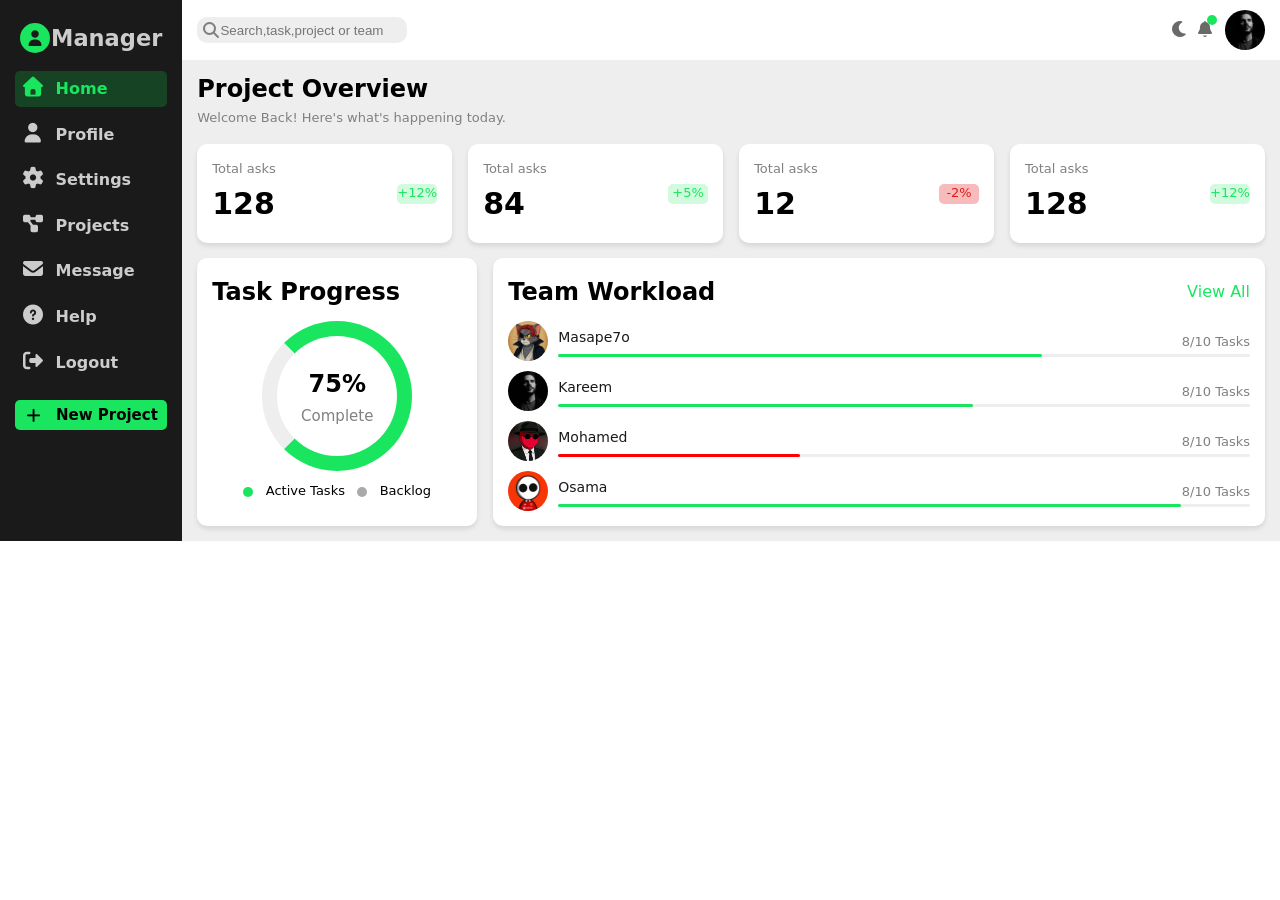
==== index.html @ a0fbb2b8 "Update index.html" ====
<!doctype html>
<html lang="en">
  <head>
    <meta charset="UTF-8" />
    <meta name="viewport" content="width=device-width, initial-scale=1.0" />
    <title>Dashboard</title>
    <link rel="stylesheet" href="css/all.min.css" />
    <link rel="stylesheet" href="css/style.css" />
  </head>

  <body>
    <div class="page">
      <div class="container">
        <div class="side">
          <span>
            <div class="icon">
              <i class="fa-solid fa-user"></i>
            </div>
            <h2>Manager</h2>
          </span>
          <ul>
            <li class="active">
              <a href="#"
                ><i class="fa-solid fa-house"></i>
                <span>Home</span>
              </a>
            </li>
            <li>
              <a href="#"
                ><i class="fa-solid fa-user"></i> <span>Profile</span></a
              >
            </li>
            <li>
              <a href="#"
                ><i class="fa-solid fa-gear"></i> <span>Settings</span></a
              >
            </li>
            <li>
              <a href="#"
                ><i class="fa-solid fa-diagram-project"></i>
                <span>Projects</span>
              </a>
            </li>
            <li>
              <a href="#"
                ><i class="fa-solid fa-envelope"></i>
                <span>Message</span>
              </a>
            </li>
            <li>
              <a href="#"
                ><i class="fa-solid fa-circle-question"></i>
                <span>Help</span>
              </a>
            </li>
            <li class="logout">
              <a href="#"
                ><i class="fa-solid fa-right-from-bracket"></i>
                <span>Logout</span></a
              >
            </li>
          </ul>
          <div class="new">
            <i class="fa-solid fa-plus"></i>
            <p>New Project</p>
          </div>
        </div>
        <div class="content">
          <nav class="justify-between">
            <div class="search justify-between">
              <i class="fas fa-search"></i>
              <input type="search" placeholder="Search,task,project or team" />
            </div>
            <div class="notf justify-between">
              <div class="i">
                <i class="fa-solid fa-moon dark-icon dark"></i>
                <i class="fa-solid fa-bell"></i>
              </div>
              <div class="holder">
                <img src="images/logo.jpg" alt="logo" />
              </div>
            </div>
          </nav>
          <h2>Project Overview</h2>
          <p>Welcome Back! Here's what's happening today.</p>
          <div class="wrapper">
            <section class="cards">
              <div class="boxs justify-between">
                <div class="txt">
                  <p>Total asks</p>
                  <h3>128</h3>
                </div>
                <span> +12% </span>
              </div>
              <div class="boxs justify-between">
                <div class="txt">
                  <p>Total asks</p>
                  <h3>84</h3>
                </div>
                <span> +5% </span>
              </div>
              <div class="boxs justify-between">
                <div class="txt">
                  <p>Total asks</p>
                  <h3>12</h3>
                </div>
                <span class="red"> -2% </span>
              </div>
              <div class="boxs justify-between">
                <div class="txt">
                  <p>Total asks</p>
                  <h3>128</h3>
                </div>
                <span> +12% </span>
              </div>
            </section>
            <section class="circle">
              <div class="task-prog">
                <h2>Task Progress</h2>
                <div class="line">
                  <h1>75%</h1>
                  <p>Complete</p>
                </div>
                <div class="active-task">
                  <span></span>
                  <p>Active Tasks</p>
                  <span></span>
                  <p>Backlog</p>
                </div>
              </div>

              <div class="team">
                <div class="title">
                  <h2>Team Workload</h2>
                  <p>View All</p>
                </div>
                <div class="statics">
                  <div class="crowe">
                    <img src="images/avatar-1.jpg" alt="team" />
                    <div class="row">
                      <h3>Masape7o</h3>
                      <span>8/10 Tasks</span>
                      <div class="progress">
                        <span style="width: 70%;"></span>
                      </div>
                    </div>
                  </div>
                  <div class="crowe">
                    <img src="images/logo.jpg" alt="team" />
                    <div class="row">
                      <h3>Kareem</h3>
                      <span>8/10 Tasks</span>
                      <div class="progress">
                        <span style="width: 60%;"></span>
                      </div>
                    </div>
                  </div>
                  <div class="crowe">
                    <img src="images/avatar-2.jpg" alt="team" />
                    <div class="row">
                      <h3>Mohamed</h3>
                      <span>8/10 Tasks</span>
                      <div class="progress">
                        <span class="red" style="width: 35%;"></span>
                      </div>
                    </div>
                  </div>
                  <div class="crowe">
                    <img src="images/avatar-3.jpg" alt="team" />
                    <div class="row">
                      <h3>Osama</h3>
                      <span>8/10 Tasks</span>
                      <div class="progress">
                        <span style="width: 90%;"></span>
                      </div>
                    </div>
                  </div>
                </div>
              </div>
            </section>
          </div>
        </div>
      </div>
    </div>
<script src="js/main.js"></script>
  </body>
</html>
---- css/style.css ----
:root {
  --main: #19e65e;
  --secoend: #1a1a1a;
  --shadow: rgba(0, 0, 0, 0.1);
}

* {
  margin: 0;
  padding: 0;
  box-sizing: border-box;
}

.justify-between {
  display: flex;
  justify-content: space-between;
  align-items: center;
}
.justify-center {
  display: flex;
  justify-content: center;
  align-items: center;
}
html {
  font-size: 16px;
  scroll-behavior: smooth;
  overflow: hidden;
}

body {
  min-height: 100vh;
  line-height: 1.6;
  font-family:
    system-ui,
    -apple-system,
    BlinkMacSystemFont,
    "Segoe UI",
    Roboto,
    Oxygen,
    Ubuntu,
    Cantarell,
    "Open Sans",
    "Helvetica Neue",
    sans-serif;
}

*li {
  list-style: none;
}

a {
  text-decoration: none;
  color: inherit;
}

button {
  font: inherit;
  cursor: pointer;
  border: none;
  background: none;
}

/* ===============================
   LAYOUT
================================ */

.container {
  width: 100%;
}

.menu {
  display: flex;
  gap: 1rem;
}
i{
  cursor: pointer;
}
img {
  max-width: 100%;
}
.grid {
  display: grid;
  gap: 1rem;
}

@media (min-width: 768px) {
  .grid {
    grid-template-columns: repeat(3, 1fr);
  }
}

.page .container {
  display: flex;
}

.side {
  background: var(--secoend);
  min-height: 100%;
  padding: 15px;
}

@media (max-width: 767px) {
  .side {
    padding: 15px 0;
  }

  .side span:first-child {
    flex-direction: column;
  }

  .side span:first-child h2 {
    font-size: 14px;
  }

  .side ul li a span {
    display: none;
  }

  .side ul li {
    font-weight: normal;
    padding: 0;
    font-size: 12px;
    width: 50%;
    margin: 0 auto;
  }

  .side .new {
    font-weight: normal;
    padding: 5px;
    font-size: 12px;
    width: 50%;
    margin: 0 auto;
  }

  .side .new p {
    display: none;
  }
}

.side ul li {
  list-style: none;
  margin-bottom: 10px;
  padding: 5px;
  color: #ccc;
  font-weight: 700;
  border-radius: 5px;
}

.side ul li:hover {
  background-color: #02fa552f;
  color: var(--main);
}

.side ul .active {
  background-color: #02fa552f;
  color: var(--main);
}

.side ul li i {
  margin-right: 5px;
  font-size: 20px;
}

.side span:first-child {
  font-size: 15px;
  display: flex;
  justify-content: space-between;
  align-items: center;
  width: 100%;
  margin-bottom: 10px;
  padding: 5px;
  color: #ccc;
}

.side span:first-child .icon {
  font-size: 16px;
  display: flex;
  justify-content: center;
  align-items: center;
  margin-right: 1px;
  color: var(--secoend);
  height: 30px;
  width: 30px;
  border-radius: 50%;
  background: var(--main);
}

.side .new {
  background-color: var(--main);
  font-weight: 600;
  padding: 3px;
  border-radius: 5px;
  text-align: center;
  margin-top: 20px;
  cursor: pointer;
  transition: 0.3s;
  display: flex;
  justify-content: space-around;
  align-items: center;
  font-size: 15px;
}

.side .new:hover {
  background-color: #19e65d91;
}

.content {
  background-color: #eee;
  width: 100%;
}

.content nav {
  background-color: white;
  width: 100%;
  padding: 10px 15px;
}

.content nav .search {
  background-color: #eee;
  width: 210px;
  padding: 5px;
  border-radius: 10px;
}

@media (max-width: 767px) {
  .content nav .search {
    width: 150px;
  }
}

nav .search i {
  color: grey;
}

.content nav .search input {
  outline: none;
  border: none;
  background-color: transparent;
  width: 100%;
}
nav .notf .i {
  margin-right: 10px;
  color: #6b6868;
  position: relative;
}

nav .notf .i::before {
  position: absolute;
  content: "";
  width: 10px;
  height: 10px;
  background-color: var(--main);
  border-radius: 50%;
  right: -2px;
  top: -2px;
}
.content nav .holder {
  width: 40px;
  height: 40px;
  border-radius: 50%;
}
.content nav img {
  border-radius: 50%;
}
.content > h2 {
  margin-left: 15px;
  margin-top: 10px;
}
.content > p {
  margin-left: 15px;
  color: gray;
}
@media (min-width: 350px) {
  .content > p {
    font-size: 13px;
  }
}

.wrapper {
  padding: 15px;
  width: 100%;
}
section.cards {
  margin-bottom: 15px;
  display: grid;
  grid-template-columns: repeat(auto-fill, minmax(200px, 1fr));
  gap: 1rem;
  width: 100%;
}
@media (min-width: 1259px) {
  section.cards {
    grid-template-columns: repeat(4, 1fr);
  }
}
.wrapper .boxs {
  background-color: #fff;
  padding: 15px;
  border-radius: 10px;
  box-shadow: 0px 3px 5px var(--shadow);
}

.wrapper .boxs p {
  font-size: 13px;
  color: gray;
}
.wrapper .boxs h3 {
  font-size: 30px;
  font-weight: 900;
}
.wrapper .boxs span {
  display: block;
  padding: 10px;
  font-size: 13px;
  border-radius: 5px;
  height: 20px;
  width: 40px;
  display: flex;
  justify-content: center;
  align-items: center;
  background-color: #19e65d33;
  color: var(--main);
}
.wrapper .boxs .red {
  background-color: #e619194b;
  color: #e61919;
}

section.circle {
  display: flex;
  gap: 1rem;
  width: 100%;
}

.task-prog {
  background-color: white;
  padding: 15px;
  border-radius: 10px;
  max-width: 280px;
  width: 100%;
  box-shadow: 0px 3px 5px var(--shadow);
}

.line {
  width: 150px;
  height: 150px;
  border-radius: 50%;
  border: 15px solid var(--main);
  display: flex;
  flex-direction: column;
  justify-content: center;
  align-items: center;
  margin: 10px auto;
  border-left-color: #eee;
}
.line p {
  color: grey;
  font-size: 15px;
}
.active-task {
  width: 80%;
  display: flex;
  justify-content: space-around;
  align-items: center;
  margin: 0px auto;
}
.active-task p {
  font-size: 13px;
}
.active-task span:first-of-type {
  display: block;
  width: 10px;
  height: 10px;
  background-color: var(--main);
  border-radius: 50%;
}
.active-task span:last-of-type {
  display: block;
  width: 10px;
  height: 10px;
  background-color: #aaa;
  border-radius: 50%;
}

.team {
  background-color: white;
  padding: 15px;
  border-radius: 10px;
  flex: 1;
  min-width: 0;
  box-shadow: 0px 3px 5px var(--shadow);
}
@media (max-width: 767px) {
  section.circle {
    flex-direction: column;
  }

  .task-prog {
    width: 100%;
  }

  .team {
    width: 100%;
  }
}

.team .title {
  display: flex;
  justify-content: space-between;
  align-items: center;
}
.title p {
  color: var(--main);
}
.team .statics .crowe {
  width: 100%;
  display: flex;
  justify-content: space-between;
  align-items: center;
  margin-top: 10px;
}
.crowe .row {
  flex: 1;
  padding-left: 10px;
  position: relative;
}
.crowe .row h3{
  color: var(--secoend);
}
.crowe img {
  width: 40px;
  height: 40px;
  border-radius: 50%;
}
.row > span {
  position: absolute;
  right: 0%;
  font-size: 13px;
  color: grey;
  top: 6px;
}
.row .progress {
  width: 100%;
  background-color: #eee;
  height: 3px;
  border-radius: 5px;
}
.row h3 {
  font-weight: normal;
  font-size: 14px;
}
.row .progress span {
  display: block;
  width: 80%;
  background-color: var(--main);
  height: 100%;
  margin-top: 5px;
  border-radius: inherit;
}
.row .progress .red {
  background-color: red;
}
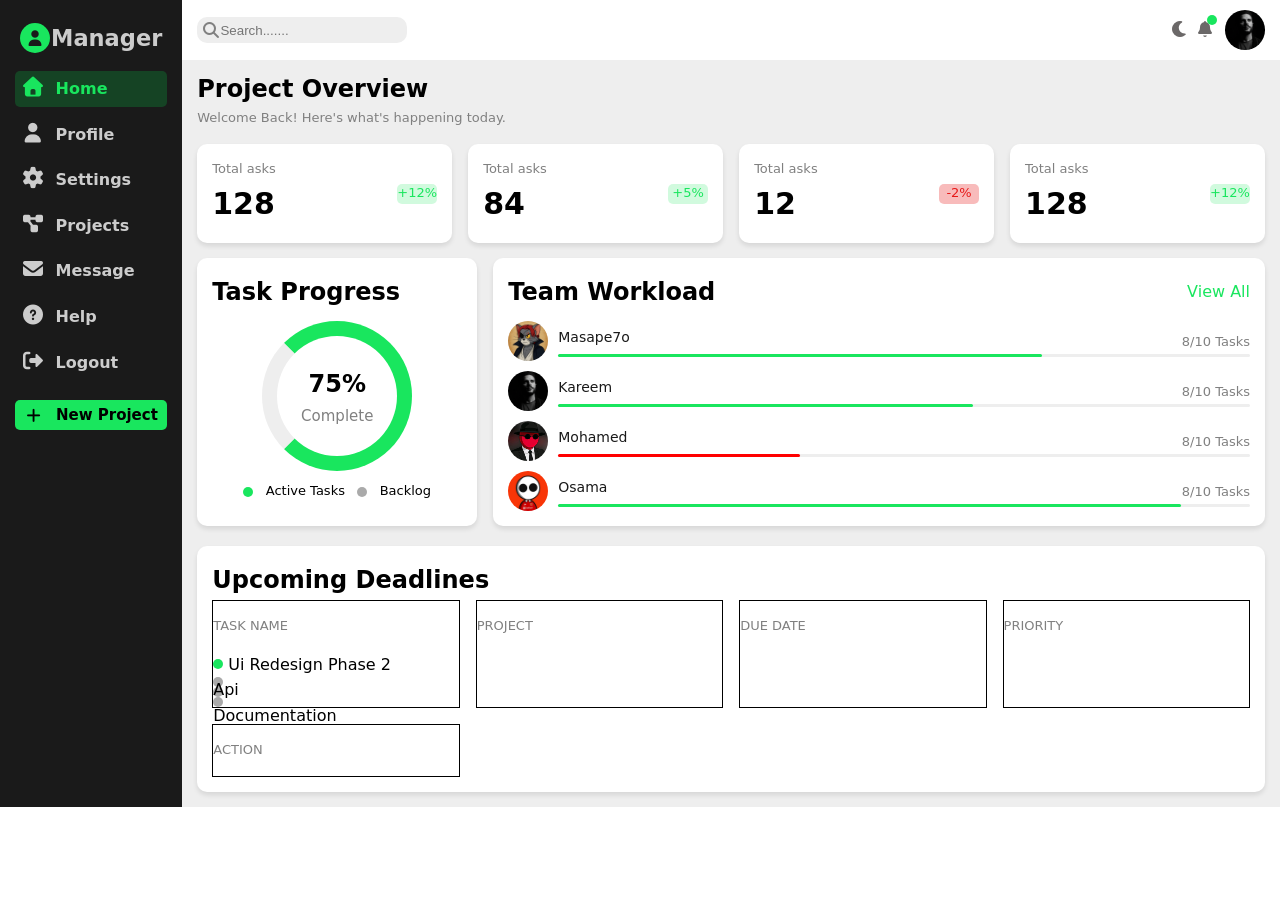
==== commit 7a5add95: "done" ====
--- a/index.html
+++ b/index.html
@@ -69,7 +69,7 @@
           <nav class="justify-between">
             <div class="search justify-between">
               <i class="fas fa-search"></i>
-              <input type="search" placeholder="Search,task,project or team" />
+              <input type="search" placeholder="Search......." />
             </div>
             <div class="notf justify-between">
               <div class="i">
@@ -141,7 +141,7 @@
                       <h3>Masape7o</h3>
                       <span>8/10 Tasks</span>
                       <div class="progress">
-                        <span style="width: 70%;"></span>
+                        <span style="width: 70%"></span>
                       </div>
                     </div>
                   </div>
@@ -151,7 +151,7 @@
                       <h3>Kareem</h3>
                       <span>8/10 Tasks</span>
                       <div class="progress">
-                        <span style="width: 60%;"></span>
+                        <span style="width: 60%"></span>
                       </div>
                     </div>
                   </div>
@@ -161,7 +161,7 @@
                       <h3>Mohamed</h3>
                       <span>8/10 Tasks</span>
                       <div class="progress">
-                        <span class="red" style="width: 35%;"></span>
+                        <span class="red" style="width: 35%"></span>
                       </div>
                     </div>
                   </div>
@@ -171,10 +171,55 @@
                       <h3>Osama</h3>
                       <span>8/10 Tasks</span>
                       <div class="progress">
-                        <span style="width: 90%;"></span>
-                      </div>
-                    </div>
-                  </div>
+                        <span style="width: 90%"></span>
+                      </div>
+                    </div>
+                  </div>
+                </div>
+              </div>
+            </section>
+            <section class="deadlines">
+              <h2>Upcoming Deadlines</h2>
+              <div class="container">
+                <div class="columns">
+                  <p>TASK NAME</p>
+                  <p class="justify-first">
+                    <span class="active-bullet"></span>
+                    Ui Redesign Phase 2
+                  </p>
+                  <p class="unactive-bullet">
+                    Api Documentation
+                  </p>
+                  <p class="unactive-bullet"></p>
+                  <p class="unactive-bullet"></p>
+                </div>
+                <div class="columns">
+                  <p>PROJECT</p>
+                  <p></p>
+                  <p></p>
+                  <p></p>
+                  <p></p>
+                </div>
+                <div class="columns">
+                  <p>DUE DATE</p>
+                  <p></p>
+                  <p></p>
+                  <p></p>
+                  <p></p>
+                </div>
+                <div class="columns">
+                  <p>PRIORITY</p>
+                  <p></p>
+                  <p></p>
+                  <p></p>
+                  <p></p>
+                </div>
+                <div class="columns">
+                  <p>ACTION</p>
+                  <p></p>
+                  <p></p>
+                  <p></p>
+                  <p></p>
                 </div>
               </div>
             </section>
@@ -182,6 +227,6 @@
         </div>
       </div>
     </div>
-<script src="js/main.js"></script>
+<script src="JS/main.js"></script>
   </body>
 </html>
--- a/css/style.css
+++ b/css/style.css
@@ -20,10 +20,14 @@
   justify-content: center;
   align-items: center;
 }
+.justify-first {
+  display: flex;
+  justify-content: flex-start;
+  align-items: center;
+}
 html {
   font-size: 16px;
   scroll-behavior: smooth;
-  overflow: hidden;
 }
 
 body {
@@ -58,7 +62,24 @@
   border: none;
   background: none;
 }
-
+.active-bullet {
+  display: block;
+  width: 10px;
+  height: 10px;
+  background-color: var(--main);
+  border-radius: 50%;
+  margin-right: 5px;
+}
+.unactive-bullet {
+  width: 10px;
+  height: 10px;
+  background-color: #aaa;
+  border-radius: 50%;
+  margin-right: 5px;
+}
+.txt-c {
+  text-align: center;
+}
 /* ===============================
    LAYOUT
 ================================ */
@@ -71,7 +92,7 @@
   display: flex;
   gap: 1rem;
 }
-i{
+i {
   cursor: pointer;
 }
 img {
@@ -422,7 +443,7 @@
   padding-left: 10px;
   position: relative;
 }
-.crowe .row h3{
+.crowe .row h3 {
   color: var(--secoend);
 }
 .crowe img {
@@ -458,3 +479,30 @@
 .row .progress .red {
   background-color: red;
 }
+.deadlines {
+  background-color: white;
+  box-shadow: 0px 3px 5px var(--shadow);
+  margin-top: 20px;
+  padding: 15px;
+  border-radius: 10px;
+  width: 100%;
+}
+@media (max-width: 500px) {
+  .deadlines h2 {
+    text-align: center;
+  }
+}
+.deadlines .container {
+  width: 100%;
+  display: grid;
+  grid-template-columns: repeat(auto-fill, minmax(200px, 1fr));
+  gap: 1rem;
+}
+.deadlines .container .columns {
+  border: 1px solid black;
+}
+.deadlines .container .columns p:first-of-type {
+  font-size: 13px;
+  color: gray;
+  padding: 15px 0px;
+}
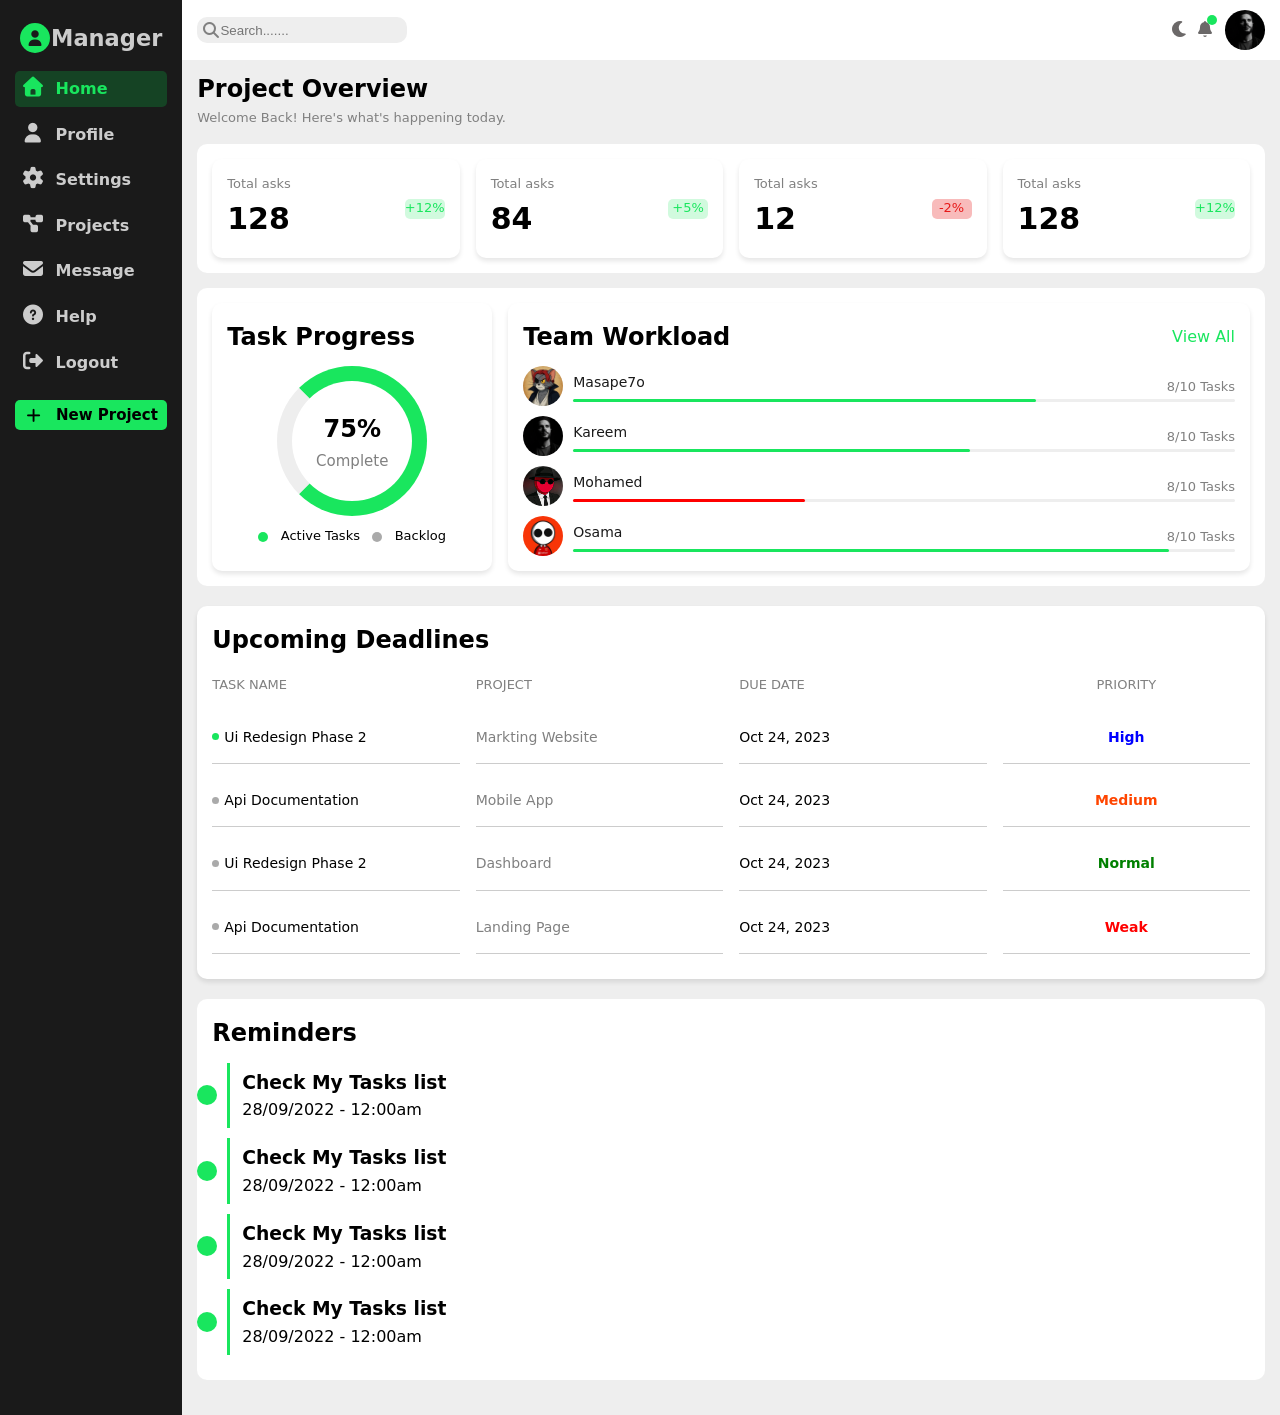
==== commit de70518e: "reminders section" ====
--- a/index.html
+++ b/index.html
@@ -181,52 +181,73 @@
             <section class="deadlines">
               <h2>Upcoming Deadlines</h2>
               <div class="container">
-                <div class="columns">
+                <div class="columns flex-column">
                   <p>TASK NAME</p>
-                  <p class="justify-first">
+                  <p class="justify-first fs-14 mb-10 p-tb-15 border-b">
                     <span class="active-bullet"></span>
                     Ui Redesign Phase 2
                   </p>
-                  <p class="unactive-bullet">
+                  <p class="justify-first fs-14 mb-10 p-tb-15 border-b">
+                    <span class="unactive-bullet"></span>
                     Api Documentation
                   </p>
-                  <p class="unactive-bullet"></p>
-                  <p class="unactive-bullet"></p>
+                  <p class="justify-first fs-14 mb-10 p-tb-15 border-b">
+                    <span class="unactive-bullet"></span>
+                    Ui Redesign Phase 2
+                  </p>
+                  <p class="justify-first fs-14 mb-10 p-tb-15 border-b">
+                    <span class="unactive-bullet"></span>
+                    Api Documentation
+                  </p>
                 </div>
                 <div class="columns">
                   <p>PROJECT</p>
-                  <p></p>
-                  <p></p>
-                  <p></p>
-                  <p></p>
+                  <p class="fs-14 fc-gr mb-10 p-tb-15 border-b">
+                    Markting Website
+                  </p>
+                  <p class="fs-14 fc-gr mb-10 p-tb-15 border-b">Mobile App</p>
+                  <p class="fs-14 fc-gr mb-10 p-tb-15 border-b">Dashboard</p>
+                  <p class="fs-14 fc-gr mb-10 p-tb-15 border-b">Landing Page</p>
                 </div>
                 <div class="columns">
                   <p>DUE DATE</p>
-                  <p></p>
-                  <p></p>
-                  <p></p>
-                  <p></p>
+                  <p class="fs-14 mb-10 p-tb-15 border-b">Oct 24, 2023</p>
+                  <p class="fs-14 mb-10 p-tb-15 border-b">Oct 24, 2023</p>
+                  <p class="fs-14 mb-10 p-tb-15 border-b">Oct 24, 2023</p>
+                  <p class="fs-14 mb-10 p-tb-15 border-b">Oct 24, 2023</p>
                 </div>
                 <div class="columns">
-                  <p>PRIORITY</p>
-                  <p></p>
-                  <p></p>
-                  <p></p>
-                  <p></p>
-                </div>
-                <div class="columns">
-                  <p>ACTION</p>
-                  <p></p>
-                  <p></p>
-                  <p></p>
-                  <p></p>
-                </div>
+                  <p class="txt-c">PRIORITY</p>
+                  <div class="con fs-14 mb-10 p-tb-15 border-b txt-c blue">High</div>
+                  <div class="con fs-14 mb-10 p-tb-15 border-b txt-c orange">Medium</div>
+                  <div class="con fs-14 mb-10 p-tb-15 border-b txt-c green">Normal</div>
+                  <div class="con fs-14 mb-10 p-tb-15 border-b txt-c red">Weak</div>
+                </div>
+              </div>
+            </section>
+            <section class="reminders">
+              <h2 class="mb-10">Reminders</h2>
+              <div class="checks">
+                <h3>Check My Tasks list</h3>
+                <p>28/09/2022 - 12:00am</p>
+              </div>
+              <div class="checks">
+                <h3>Check My Tasks list</h3>
+                <p>28/09/2022 - 12:00am</p>
+              </div>
+              <div class="checks">
+                <h3>Check My Tasks list</h3>
+                <p>28/09/2022 - 12:00am</p>
+              </div>
+              <div class="checks">
+                <h3>Check My Tasks list</h3>
+                <p>28/09/2022 - 12:00am</p>
               </div>
             </section>
           </div>
         </div>
       </div>
     </div>
-<script src="JS/main.js"></script>
+    <script src="JS/main.js"></script>
   </body>
 </html>
--- a/css/style.css
+++ b/css/style.css
@@ -20,6 +20,7 @@
   justify-content: center;
   align-items: center;
 }
+
 .justify-first {
   display: flex;
   justify-content: flex-start;
@@ -50,7 +51,24 @@
 *li {
   list-style: none;
 }
-
+.fs-14 {
+  font-size: 14px;
+}
+.mb-10 {
+  margin-bottom: 10px;
+}
+.p-tb-15 {
+  padding: 15px 0px;
+}
+.fc-gr {
+  color: gray;
+}
+.fs-13 {
+  font-size: 13px;
+}
+.border-b {
+  border-bottom: 1px solid #ccc;
+}
 a {
   text-decoration: none;
   color: inherit;
@@ -64,15 +82,16 @@
 }
 .active-bullet {
   display: block;
-  width: 10px;
-  height: 10px;
+  width: 7px;
+  height: 7px;
   background-color: var(--main);
   border-radius: 50%;
   margin-right: 5px;
 }
 .unactive-bullet {
-  width: 10px;
-  height: 10px;
+  display: block;
+  width: 7px;
+  height: 7px;
   background-color: #aaa;
   border-radius: 50%;
   margin-right: 5px;
@@ -83,7 +102,12 @@
 /* ===============================
    LAYOUT
 ================================ */
-
+section {
+  margin-bottom: 20px;
+  background-color: white;
+  padding: 15px;
+  border-radius: 10px;
+}
 .container {
   width: 100%;
 }
@@ -121,7 +145,7 @@
 
 @media (max-width: 767px) {
   .side {
-    padding: 15px 0;
+    padding: 10px 0;
   }
 
   .side span:first-child {
@@ -498,11 +522,60 @@
   grid-template-columns: repeat(auto-fill, minmax(200px, 1fr));
   gap: 1rem;
 }
-.deadlines .container .columns {
-  border: 1px solid black;
-}
+
 .deadlines .container .columns p:first-of-type {
   font-size: 13px;
   color: gray;
   padding: 15px 0px;
 }
+.con {
+  font-weight: bold;
+}
+@media (max-width: 767px) {
+  .deadlines .container .columns {
+    text-align: center;
+  }
+  .flex-column {
+    display: flex;
+    flex-direction: column;
+    justify-content: center;
+    align-items: center;
+  }
+}
+.blue {
+  color: blue;
+}
+.orange {
+  color: orangered;
+}
+.green {
+  color: green;
+}
+.red {
+  color: red;
+}
+.reminders .checks {
+  position: relative;
+  margin-bottom: 10px;
+  padding: 5px 30px;
+}
+.checks::before {
+  position: absolute;
+  content: "";
+  width: 20px;
+  height: 20px;
+  border-radius: 50%;
+  left: -15px;
+  top: 50%;
+  transform: translateY(-50%);
+  background-color: var(--main);
+}
+.checks::after {
+  position: absolute;
+  content: "";
+  width: 3px;
+  height: 100%;
+  left: 15px;
+  top: 0%;
+  background-color: var(--main);
+}
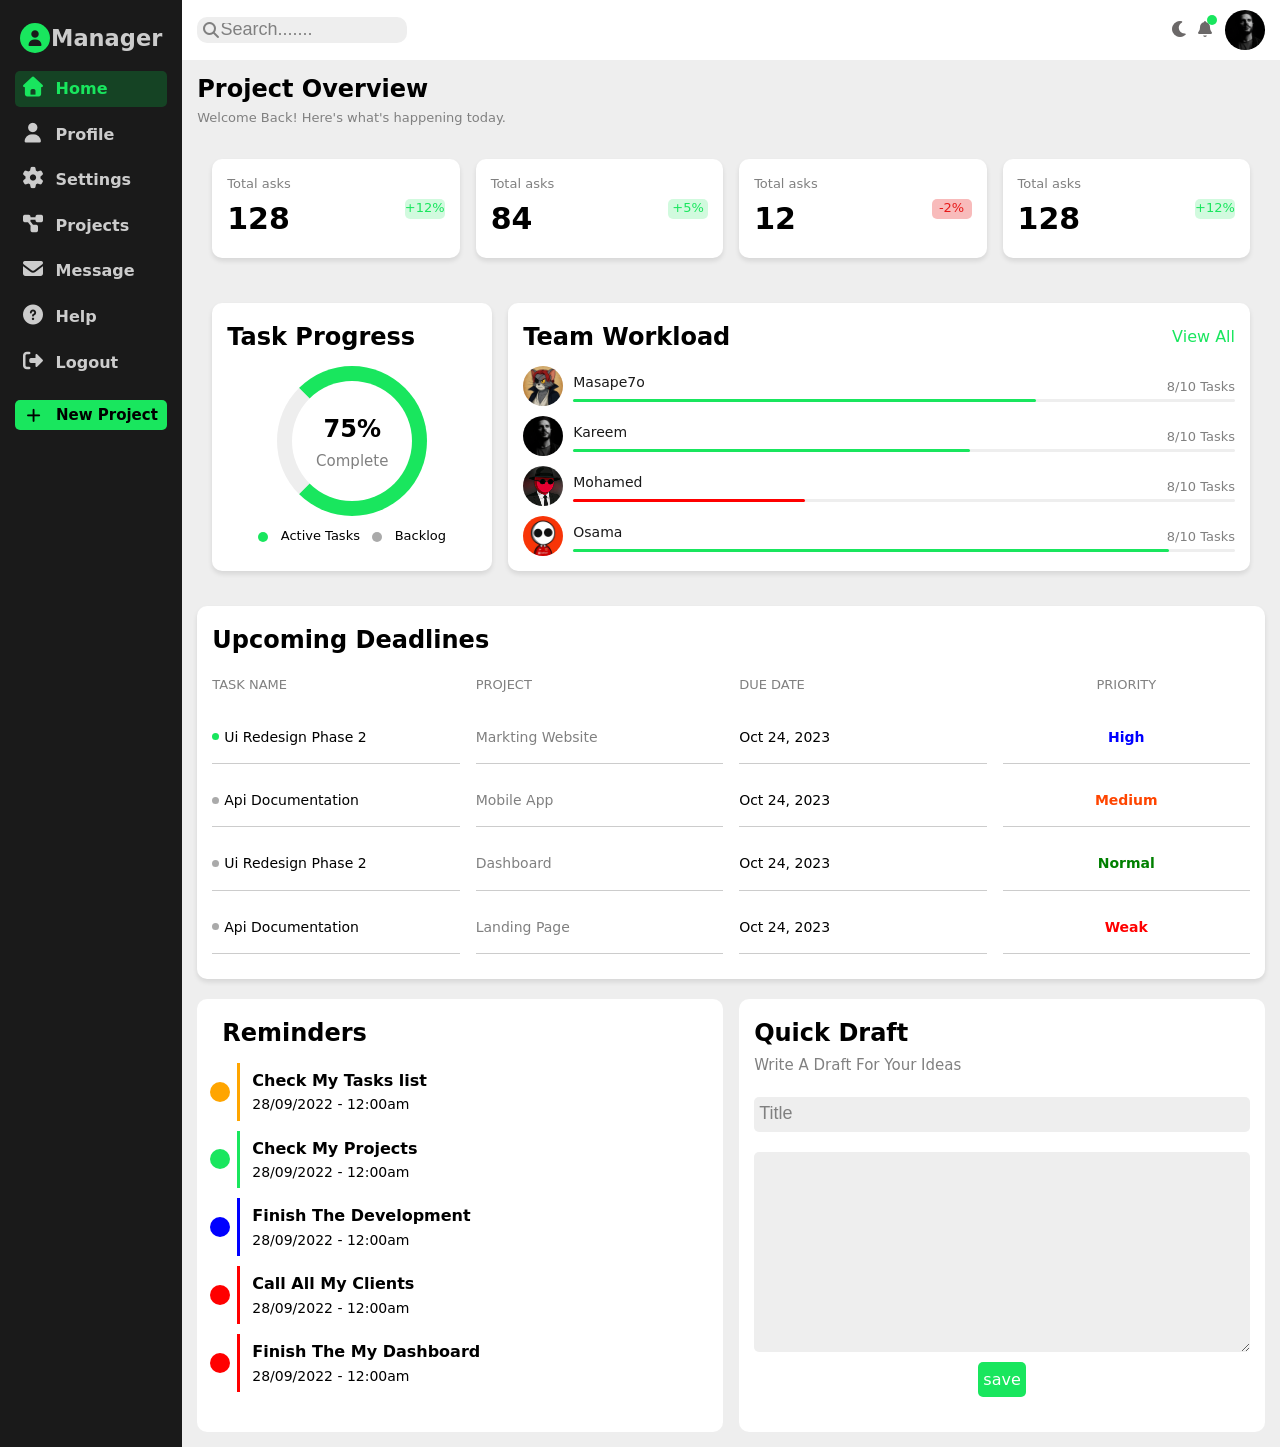
==== commit 777de116: "done" ====
--- a/index.html
+++ b/index.html
@@ -218,32 +218,55 @@
                 </div>
                 <div class="columns">
                   <p class="txt-c">PRIORITY</p>
-                  <div class="con fs-14 mb-10 p-tb-15 border-b txt-c blue">High</div>
-                  <div class="con fs-14 mb-10 p-tb-15 border-b txt-c orange">Medium</div>
-                  <div class="con fs-14 mb-10 p-tb-15 border-b txt-c green">Normal</div>
-                  <div class="con fs-14 mb-10 p-tb-15 border-b txt-c red">Weak</div>
-                </div>
-              </div>
-            </section>
+                  <div class="con fs-14 mb-10 p-tb-15 border-b txt-c blue">
+                    High
+                  </div>
+                  <div class="con fs-14 mb-10 p-tb-15 border-b txt-c orange">
+                    Medium
+                  </div>
+                  <div class="con fs-14 mb-10 p-tb-15 border-b txt-c green">
+                    Normal
+                  </div>
+                  <div class="con fs-14 mb-10 p-tb-15 border-b txt-c red">
+                    Weak
+                  </div>
+                </div>
+              </div>
+            </section>
+            <div class="sec-5">
             <section class="reminders">
               <h2 class="mb-10">Reminders</h2>
               <div class="checks">
-                <h3>Check My Tasks list</h3>
-                <p>28/09/2022 - 12:00am</p>
-              </div>
-              <div class="checks">
-                <h3>Check My Tasks list</h3>
-                <p>28/09/2022 - 12:00am</p>
-              </div>
-              <div class="checks">
-                <h3>Check My Tasks list</h3>
-                <p>28/09/2022 - 12:00am</p>
-              </div>
-              <div class="checks">
-                <h3>Check My Tasks list</h3>
-                <p>28/09/2022 - 12:00am</p>
-              </div>
-            </section>
+                <h4 class="mobile-font">Check My Tasks list</h4>
+                <p class="mobile-font-small">28/09/2022 - 12:00am</p>
+              </div>
+              <div class="checks var">
+                <h4 class="mobile-font">Check My Projects</h4>
+                <p class="mobile-font-small">28/09/2022 - 12:00am</p>
+              </div>
+              <div class="checks bl">
+                <h4 class="mobile-font">Finish The Development</h4>
+                <p class="mobile-font-small">28/09/2022 - 12:00am</p>
+              </div>
+              <div class="checks redd">
+                <h4 class="mobile-font">Call All My Clients</h4>
+                <p class="mobile-font-small">28/09/2022 - 12:00am</p>
+              </div>
+               <div class="checks redd">
+                <h4 class="mobile-font">Finish The My Dashboard</h4>
+                <p class="mobile-font-small">28/09/2022 - 12:00am</p>
+               </div>
+            </section>
+             <section class="draft">
+              <h2>Quick Draft</h2>
+              <p>Write A Draft For Your Ideas</p>
+              <div class="inputs">
+                <input type="text" placeholder="Title" />
+                <textarea class="area" placeholder="your thoughts"> </textarea>
+                <button>save</button>
+              </div>
+            </section>
+            </div>
           </div>
         </div>
       </div>
--- a/css/style.css
+++ b/css/style.css
@@ -78,7 +78,11 @@
   font: inherit;
   cursor: pointer;
   border: none;
-  background: none;
+  background: var(--main);
+  padding: 5px;
+  border-radius: 5px;
+  margin: 10px auto 0px auto;
+  color: #fff;
 }
 .active-bullet {
   display: block;
@@ -99,12 +103,18 @@
 .txt-c {
   text-align: center;
 }
+
+@media (max-width: 500px) {
+  .content h2 {
+    font-size: 20px;
+  }
+}
+/*Dark mode*/
+
 /* ===============================
    LAYOUT
 ================================ */
 section {
-  margin-bottom: 20px;
-  background-color: white;
   padding: 15px;
   border-radius: 10px;
 }
@@ -146,6 +156,7 @@
 @media (max-width: 767px) {
   .side {
     padding: 10px 0;
+    font-size: 16px;
   }
 
   .side span:first-child {
@@ -254,9 +265,9 @@
 }
 
 .content nav {
+  width: 100%;
+  padding: 10px 15px;
   background-color: white;
-  width: 100%;
-  padding: 10px 15px;
 }
 
 .content nav .search {
@@ -275,7 +286,6 @@
 nav .search i {
   color: grey;
 }
-
 .content nav .search input {
   outline: none;
   border: none;
@@ -330,6 +340,7 @@
   grid-template-columns: repeat(auto-fill, minmax(200px, 1fr));
   gap: 1rem;
   width: 100%;
+  background-color: unset;
 }
 @media (min-width: 1259px) {
   section.cards {
@@ -510,6 +521,7 @@
   padding: 15px;
   border-radius: 10px;
   width: 100%;
+  margin-bottom: 20px;
 }
 @media (max-width: 500px) {
   .deadlines h2 {
@@ -522,7 +534,6 @@
   grid-template-columns: repeat(auto-fill, minmax(200px, 1fr));
   gap: 1rem;
 }
-
 .deadlines .container .columns p:first-of-type {
   font-size: 13px;
   color: gray;
@@ -554,10 +565,31 @@
 .red {
   color: red;
 }
+.sec-5 {
+  display: grid;
+  grid-template-columns: repeat(auto-fill, minmax(350px, 1fr));
+  gap: 1rem;
+  width: 100%;
+}
+.reminders {
+  background: white;
+  padding-left: 25px;
+}
 .reminders .checks {
   position: relative;
   margin-bottom: 10px;
   padding: 5px 30px;
+}
+.reminders .checks p {
+  font-size: 14px;
+}
+@media (max-width: 600px) {
+  .mobile-font {
+    font-size: 16px;
+  }
+  .mobile-font-small {
+    font-size: 12px;
+  }
 }
 .checks::before {
   position: absolute;
@@ -565,10 +597,10 @@
   width: 20px;
   height: 20px;
   border-radius: 50%;
-  left: -15px;
+  left: -12px;
   top: 50%;
   transform: translateY(-50%);
-  background-color: var(--main);
+  background-color: orange;
 }
 .checks::after {
   position: absolute;
@@ -577,5 +609,63 @@
   height: 100%;
   left: 15px;
   top: 0%;
+  background-color: orange;
+}
+.var::before,
+.var::after {
   background-color: var(--main);
 }
+
+.redd::before,
+.redd::after {
+  background-color: red;
+}
+.bl::before,
+.bl::after {
+  background-color: blue;
+}
+.draft {
+  background-color: white;
+}
+.draft p {
+  color: gray;
+  font-size: 15px;
+}
+.inputs {
+  display: flex;
+  justify-content: space-between;
+  align-items: flex-start;
+  width: 100%;
+  padding: 20px 0px;
+  flex-direction: column;
+}
+.inputs input {
+  outline: none;
+  border: none;
+  width: 100%;
+  background-color: #eee;
+  padding-left: 5px;
+}
+.inputs input:first-child {
+  margin-bottom: 20px;
+  height: 35px;
+  border-radius: 5px;
+}
+.inputs .area {
+  border-radius: 5px;
+  display: block;
+  outline: none;
+  border: none;
+  width: 100%;
+  background-color: #eee;
+  padding-left: 5px;
+  padding-top: 10px;
+  height: 200px;
+}
+::placeholder {
+  color: gray;
+  font-size: 18px;
+}
+.dark-m {
+  color: var(--main);
+}
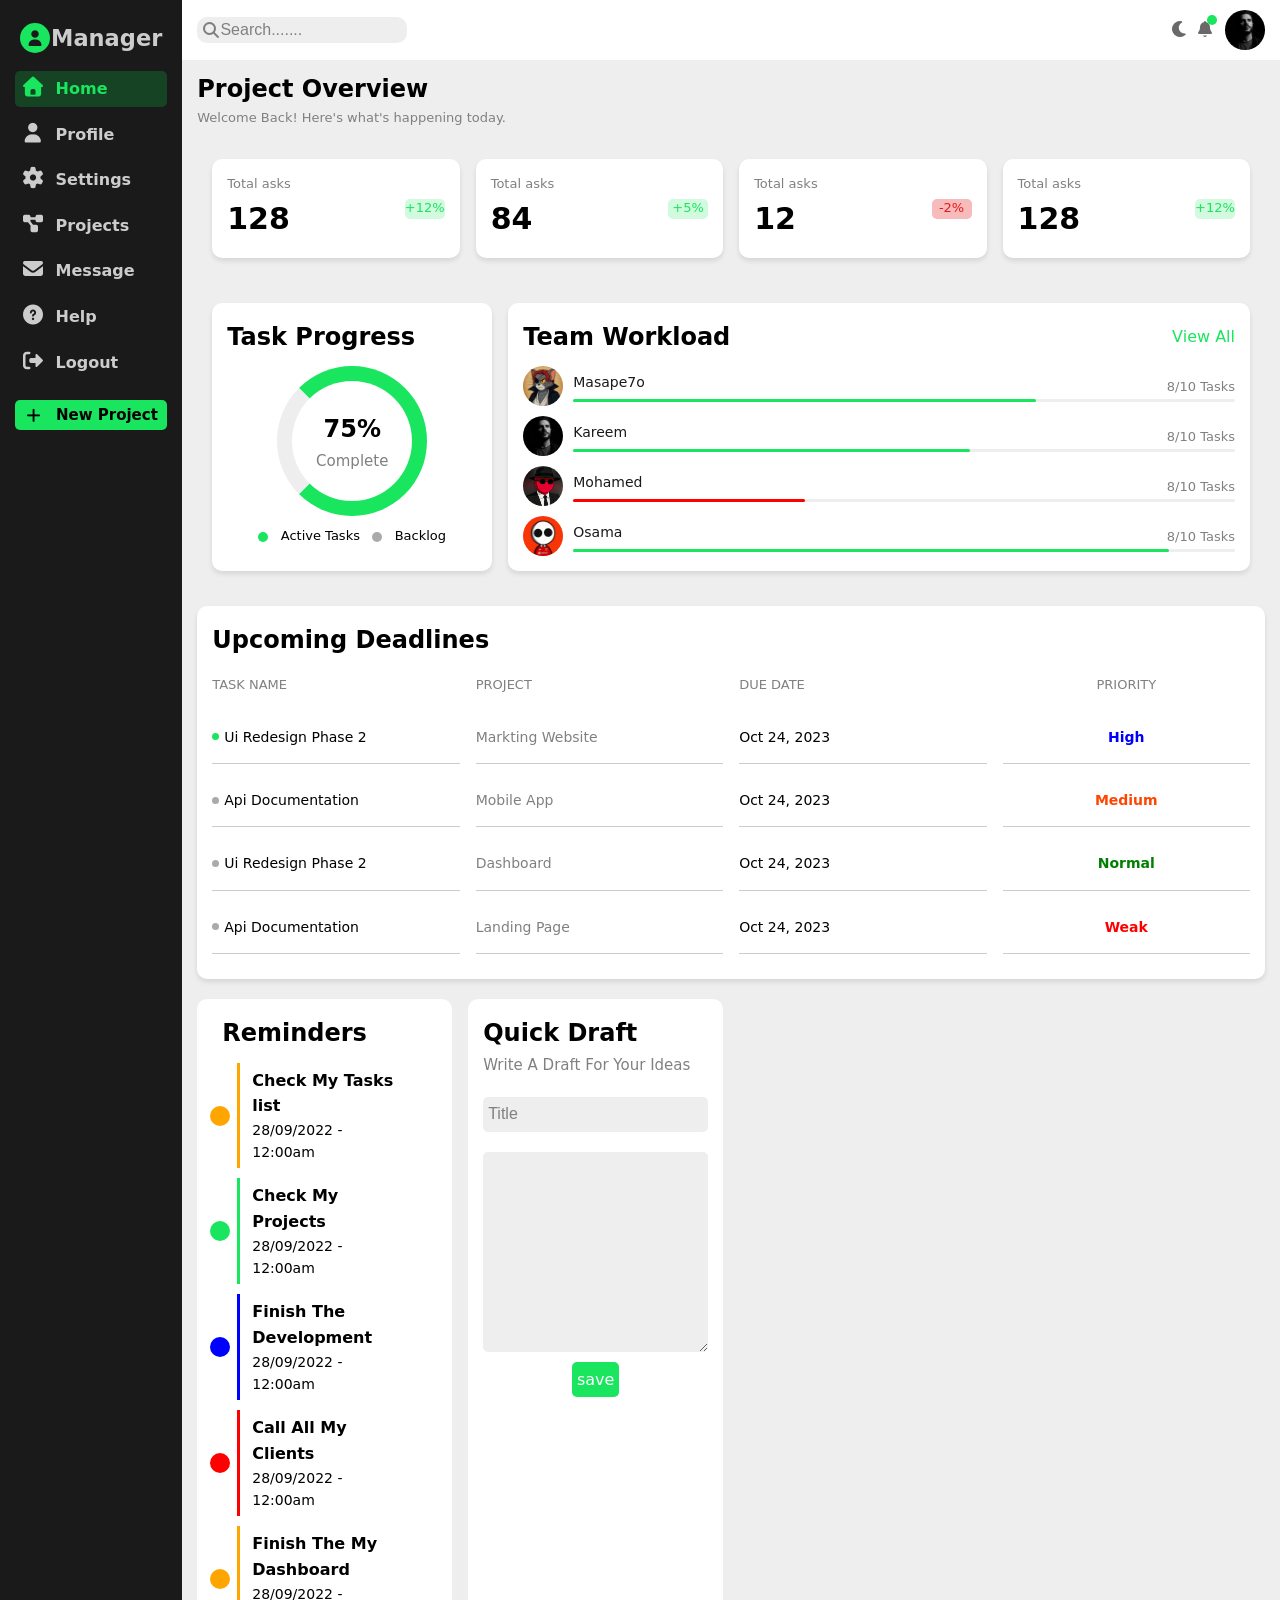
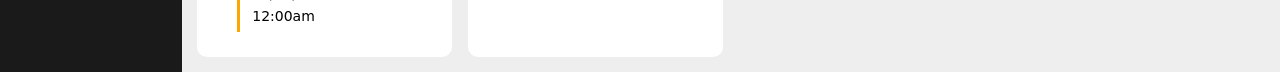
==== commit b4b92fda: "Update index.html" ====
--- a/index.html
+++ b/index.html
@@ -252,7 +252,7 @@
                 <h4 class="mobile-font">Call All My Clients</h4>
                 <p class="mobile-font-small">28/09/2022 - 12:00am</p>
               </div>
-               <div class="checks redd">
+               <div class="checks last">
                 <h4 class="mobile-font">Finish The My Dashboard</h4>
                 <p class="mobile-font-small">28/09/2022 - 12:00am</p>
                </div>
--- a/css/style.css
+++ b/css/style.css
@@ -567,7 +567,7 @@
 }
 .sec-5 {
   display: grid;
-  grid-template-columns: repeat(auto-fill, minmax(350px, 1fr));
+  grid-template-columns: repeat(auto-fill, minmax(250px, 1fr));
   gap: 1rem;
   width: 100%;
 }
@@ -664,7 +664,7 @@
 }
 ::placeholder {
   color: gray;
-  font-size: 18px;
+  font-size: 16px;
 }
 .dark-m {
   color: var(--main);
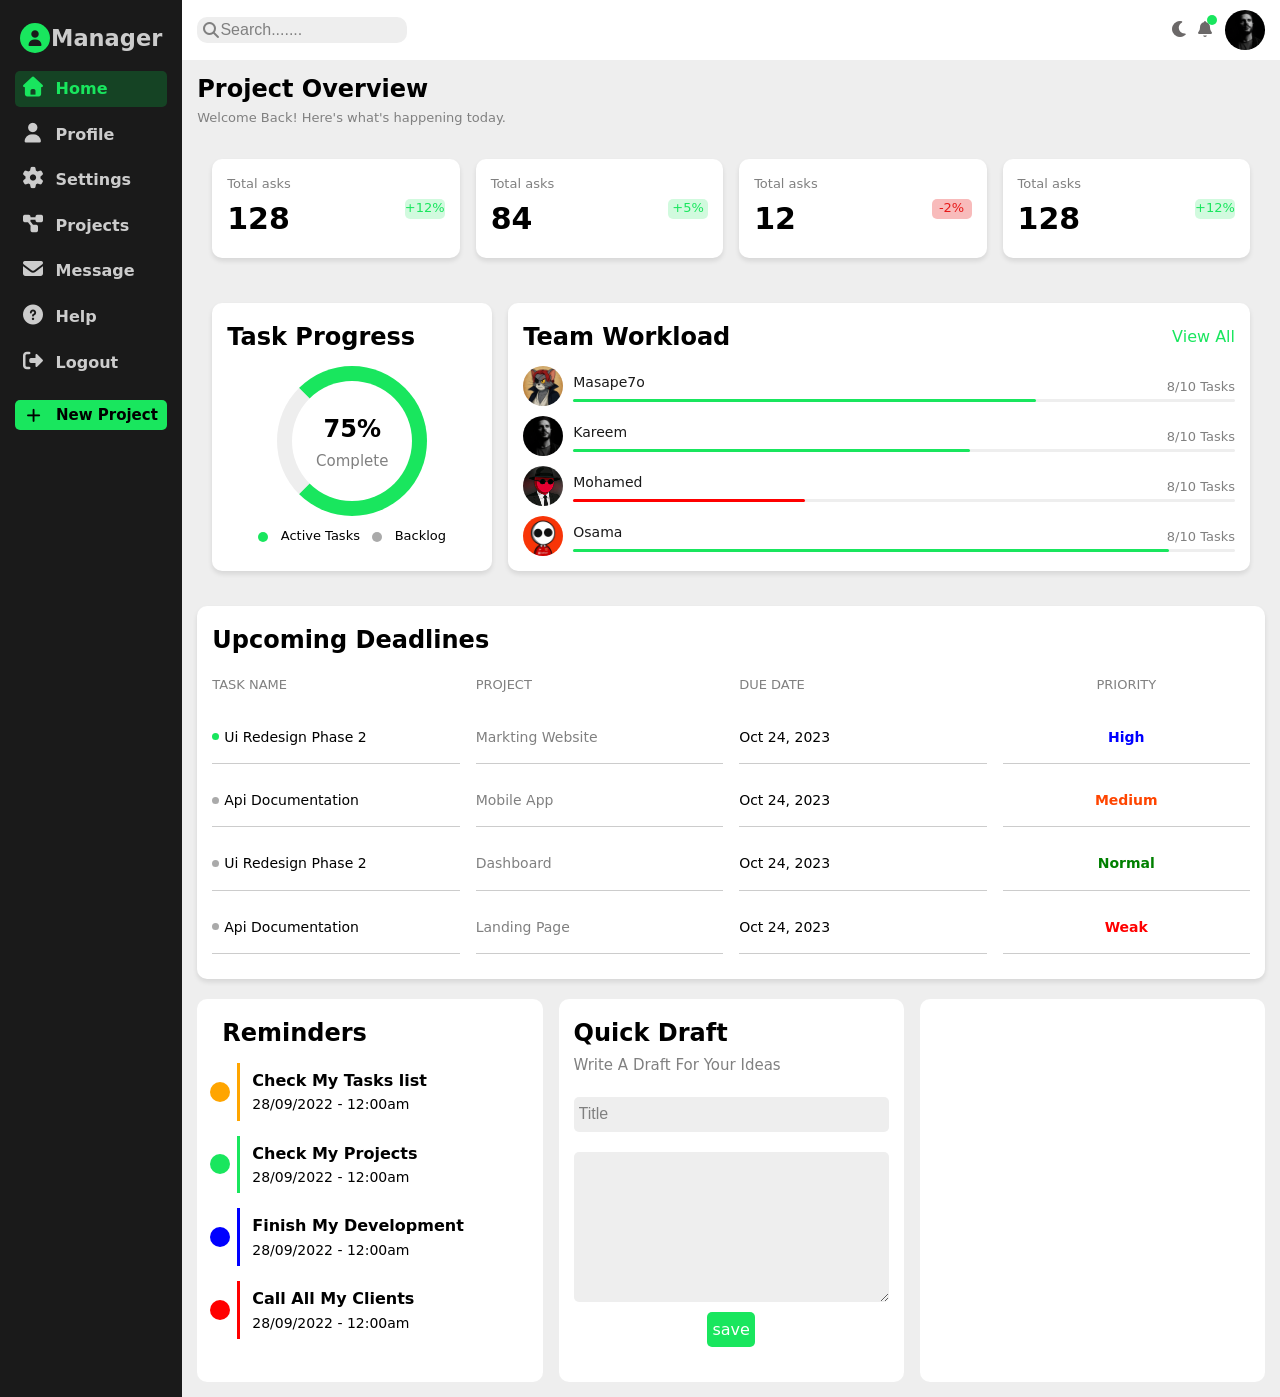
==== commit 45de98ce: "in progress" ====
--- a/index.html
+++ b/index.html
@@ -7,7 +7,6 @@
     <link rel="stylesheet" href="css/all.min.css" />
     <link rel="stylesheet" href="css/style.css" />
   </head>
-
   <body>
     <div class="page">
       <div class="container">
@@ -20,13 +19,13 @@
           </span>
           <ul>
             <li class="active">
-              <a href="#"
+              <a href="index.html"
                 ><i class="fa-solid fa-house"></i>
                 <span>Home</span>
               </a>
             </li>
             <li>
-              <a href="#"
+              <a href="profile.html"
                 ><i class="fa-solid fa-user"></i> <span>Profile</span></a
               >
             </li>
@@ -245,17 +244,13 @@
                 <p class="mobile-font-small">28/09/2022 - 12:00am</p>
               </div>
               <div class="checks bl">
-                <h4 class="mobile-font">Finish The Development</h4>
+                <h4 class="mobile-font">Finish My Development</h4>
                 <p class="mobile-font-small">28/09/2022 - 12:00am</p>
               </div>
               <div class="checks redd">
                 <h4 class="mobile-font">Call All My Clients</h4>
                 <p class="mobile-font-small">28/09/2022 - 12:00am</p>
               </div>
-               <div class="checks last">
-                <h4 class="mobile-font">Finish The My Dashboard</h4>
-                <p class="mobile-font-small">28/09/2022 - 12:00am</p>
-               </div>
             </section>
              <section class="draft">
               <h2>Quick Draft</h2>
@@ -264,8 +259,10 @@
                 <input type="text" placeholder="Title" />
                 <textarea class="area" placeholder="your thoughts"> </textarea>
                 <button>save</button>
-              </div>
-            </section>
+            </section>
+            <section class="bullets bg-white">
+            </section>
+             </div>
             </div>
           </div>
         </div>
--- a/css/style.css
+++ b/css/style.css
@@ -13,6 +13,11 @@
 .justify-between {
   display: flex;
   justify-content: space-between;
+  align-items: center;
+}
+.justify-around {
+  display: flex;
+  justify-content: space-around;
   align-items: center;
 }
 .justify-center {
@@ -66,6 +71,9 @@
 .fs-13 {
   font-size: 13px;
 }
+.bg-white {
+  background-color: white;
+}
 .border-b {
   border-bottom: 1px solid #ccc;
 }
@@ -136,7 +144,11 @@
   display: grid;
   gap: 1rem;
 }
-
+.sec-grid{
+  display: grid;
+  gap: 1rem;
+  grid-template-columns: repeat(auto-fill, minmax(250px, 1fr));
+}
 @media (min-width: 768px) {
   .grid {
     grid-template-columns: repeat(3, 1fr);
@@ -567,7 +579,7 @@
 }
 .sec-5 {
   display: grid;
-  grid-template-columns: repeat(auto-fill, minmax(250px, 1fr));
+  grid-template-columns: repeat(auto-fill, minmax(280px, 1fr));
   gap: 1rem;
   width: 100%;
 }
@@ -577,7 +589,7 @@
 }
 .reminders .checks {
   position: relative;
-  margin-bottom: 10px;
+  margin-bottom: 15px;
   padding: 5px 30px;
 }
 .reminders .checks p {
@@ -585,7 +597,7 @@
 }
 @media (max-width: 600px) {
   .mobile-font {
-    font-size: 16px;
+    font-size: 14px;
   }
   .mobile-font-small {
     font-size: 12px;
@@ -615,7 +627,9 @@
 .var::after {
   background-color: var(--main);
 }
-
+.redd{
+  margin-bottom: 0px;
+}
 .redd::before,
 .redd::after {
   background-color: red;
@@ -623,6 +637,10 @@
 .bl::before,
 .bl::after {
   background-color: blue;
+}
+.checks.last::before,
+.checks.last::after{
+background-color: #12B5B9;
 }
 .draft {
   background-color: white;
@@ -660,7 +678,7 @@
   background-color: #eee;
   padding-left: 5px;
   padding-top: 10px;
-  height: 200px;
+  height: 150px;
 }
 ::placeholder {
   color: gray;
@@ -669,3 +687,27 @@
 .dark-m {
   color: var(--main);
 }
+.profile {
+  background-color: white;
+  padding: 15px;
+  border-radius: 10px;
+  box-shadow: 0px 3px 5px var(--shadow);
+  flex-direction: column;
+  margin-top: 20px;
+}
+.profile-pic img {
+  width: 100px;
+  height: 100px;
+  border-radius: 50%;
+}
+.change-pic {
+  color: var(--main);
+  margin-top: 10px;
+  text-align: center;
+}
+.profile-info {
+  display: flex;
+  flex-direction: column;
+  justify-content: center;
+  align-items: center;
+}
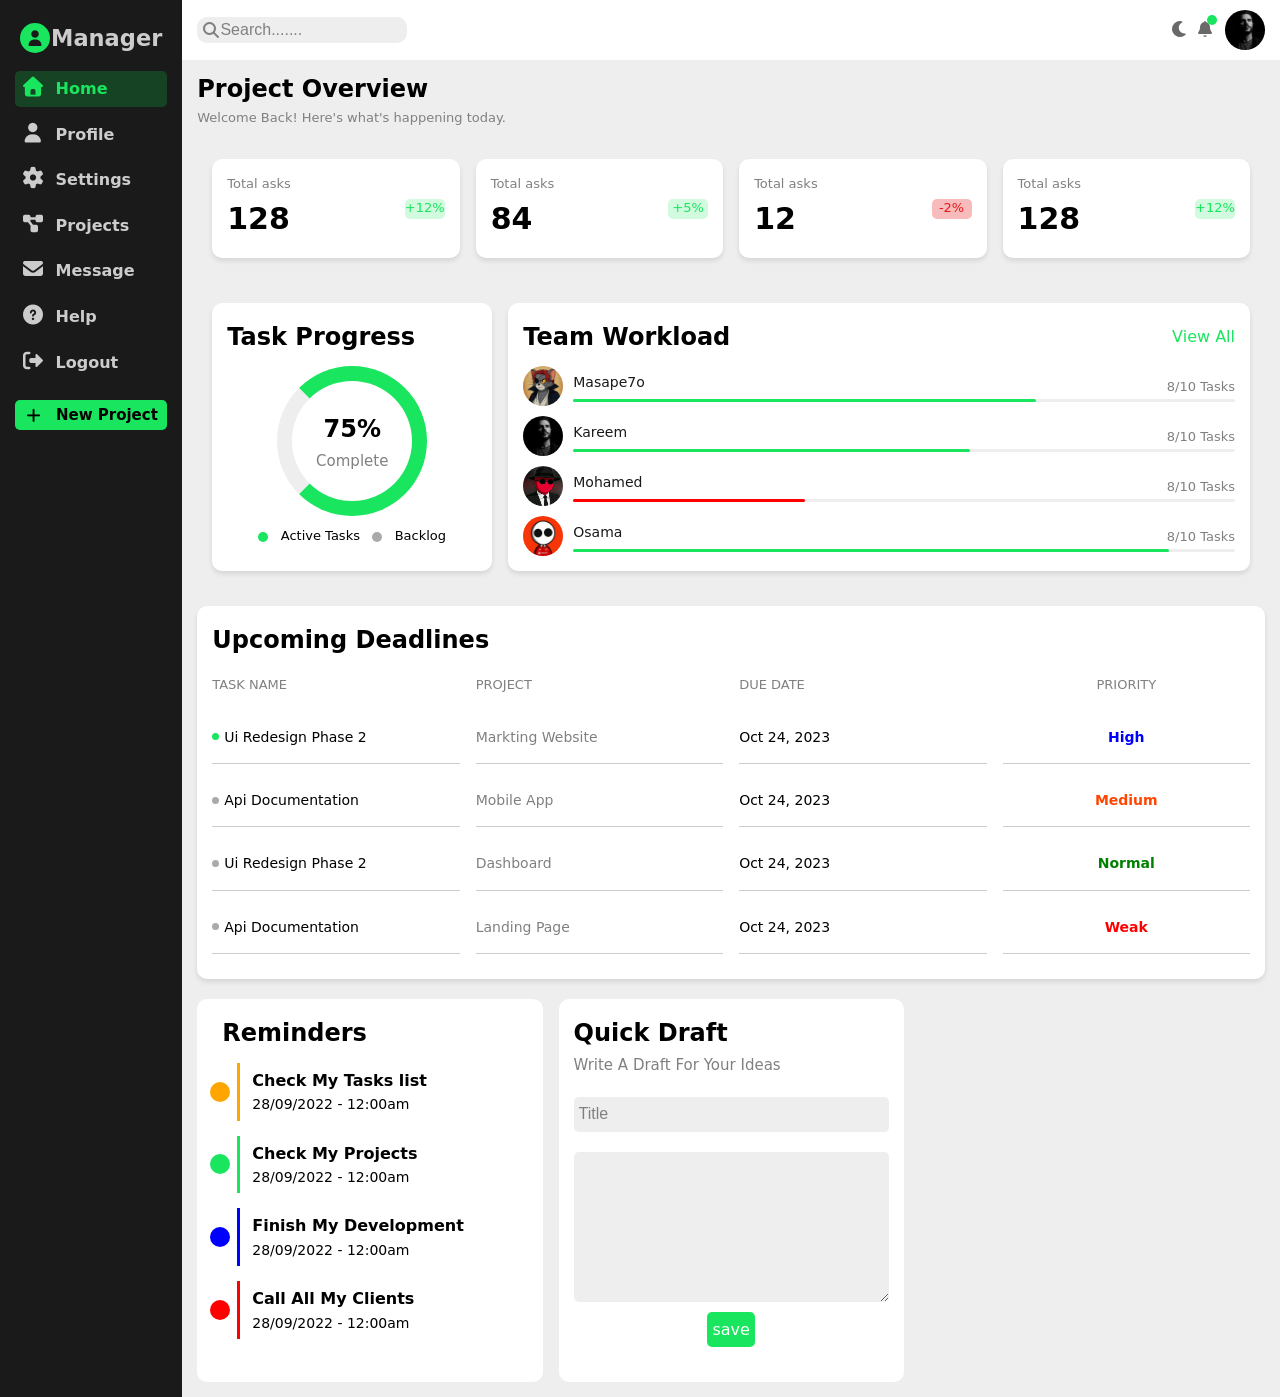
==== commit c8d804a6: "done" ====
--- a/index.html
+++ b/index.html
@@ -3,7 +3,7 @@
   <head>
     <meta charset="UTF-8" />
     <meta name="viewport" content="width=device-width, initial-scale=1.0" />
-    <title>Dashboard</title>
+    <title>Dash Project</title>
     <link rel="stylesheet" href="css/all.min.css" />
     <link rel="stylesheet" href="css/style.css" />
   </head>
@@ -260,8 +260,6 @@
                 <textarea class="area" placeholder="your thoughts"> </textarea>
                 <button>save</button>
             </section>
-            <section class="bullets bg-white">
-            </section>
              </div>
             </div>
           </div>
--- a/css/style.css
+++ b/css/style.css
@@ -65,6 +65,9 @@
 .p-tb-15 {
   padding: 15px 0px;
 }
+.p-15 {
+  padding: 15px;
+}
 .fc-gr {
   color: gray;
 }
@@ -144,7 +147,7 @@
   display: grid;
   gap: 1rem;
 }
-.sec-grid{
+.sec-grid {
   display: grid;
   gap: 1rem;
   grid-template-columns: repeat(auto-fill, minmax(250px, 1fr));
@@ -627,7 +630,7 @@
 .var::after {
   background-color: var(--main);
 }
-.redd{
+.redd {
   margin-bottom: 0px;
 }
 .redd::before,
@@ -639,8 +642,8 @@
   background-color: blue;
 }
 .checks.last::before,
-.checks.last::after{
-background-color: #12B5B9;
+.checks.last::after {
+  background-color: #12b5b9;
 }
 .draft {
   background-color: white;
@@ -711,3 +714,59 @@
   justify-content: center;
   align-items: center;
 }
+.profile-info p {
+  color: gray;
+  padding: 5px;
+}
+
+.profile-info .edit {
+  display: block;
+  width: 100px;
+  background-color: var(--main);
+  color: #fff;
+  border: none;
+  border-radius: 5px;
+  text-align: center;
+  padding: 5px;
+  cursor: pointer;
+}
+.toggle-check {
+  --webkit-appearance: none;
+  appearance: none;
+}
+.switch {
+  background-color: #ccc;
+  width: 70px;
+  height: 28px;
+  border-radius: 15px;
+  position: relative;
+  transition: 0.3s;
+  cursor: pointer;
+}
+.switch::before {
+  font-family: var(--fa-style-family-classic);
+  content: "\f00d";
+  font-weight: 600;
+  font-size: 14px;
+  color: #ccc;
+  width: 20px;
+  height: 20px;
+  border-radius: 50%;
+  position: absolute;
+  background-color: white;
+  display: flex;
+  justify-content: center;
+  align-self: center;
+  left: 5px;
+  top: 50%;
+  transform: translateY(-50%);
+  transition: 0.3s;
+}
+.toggle-check:checked + .switch {
+  background-color: var(--main);
+}
+.toggle-check:checked + .switch::before {
+  left: 45px;
+  color: var(--main);
+  content: '\f00c';
+}
